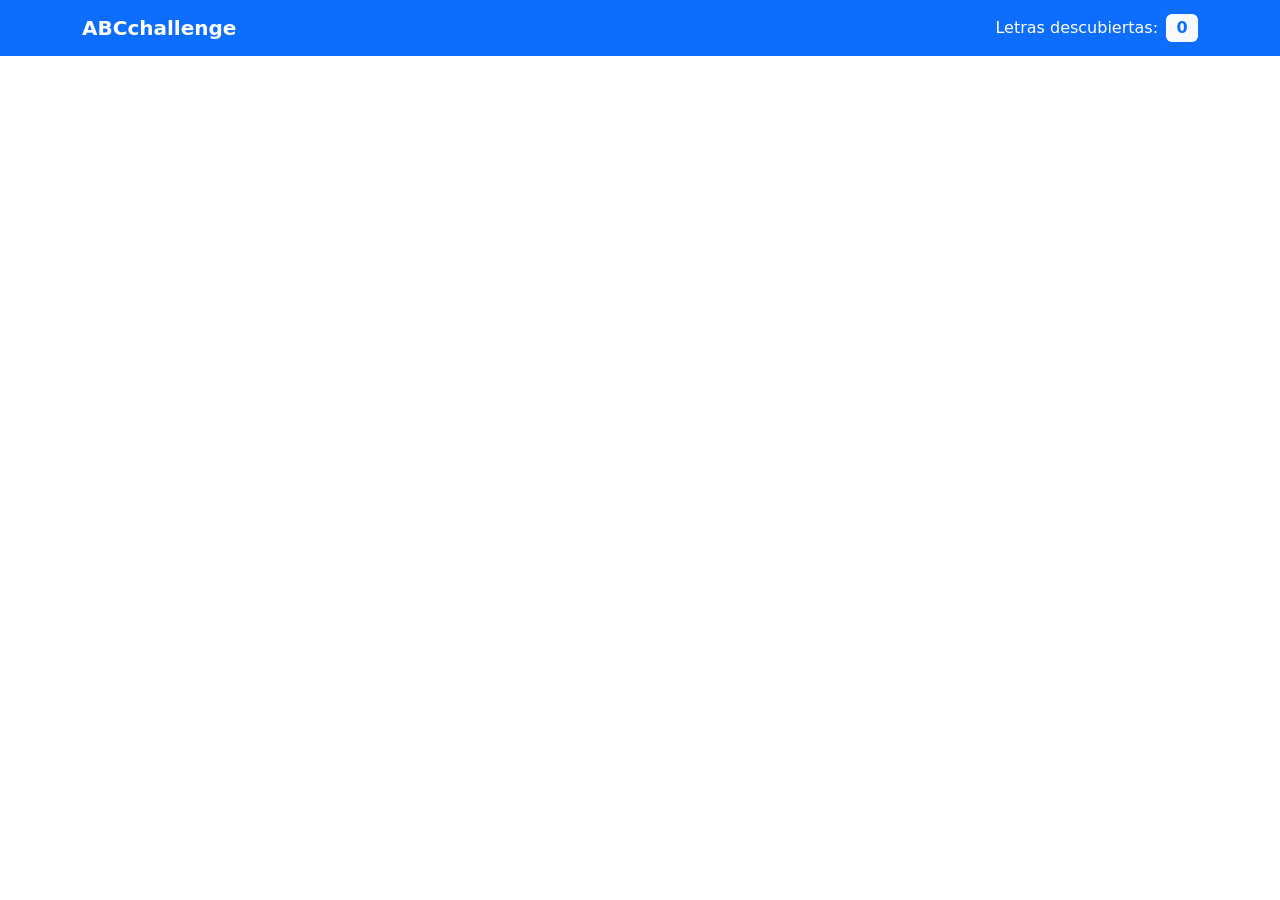
==== index.html @ 584e94b3 "desarollo de base para el navbar, integracion con el index usando fetch" ====
<!doctype html>
<html lang="en">
  <head>
    <meta charset="UTF-8" />
    <meta name="viewport" content="width=device-width, initial-scale=1.0" />
    <title>Document</title>
    <link
      href="https://cdn.jsdelivr.net/npm/bootstrap@5.3.8/dist/css/bootstrap.min.css"
      rel="stylesheet"
      integrity="sha384-sRIl4kxILFvY47J16cr9ZwB07vP4J8+LH7qKQnuqkuIAvNWLzeN8tE5YBujZqJLB"
      crossorigin="anonymous"
    />
  </head>
  <body>
    <!-- navbar-brand -->
    <div id="navbar"></div>

    <script
      src="https://cdn.jsdelivr.net/npm/bootstrap@5.3.8/dist/js/bootstrap.bundle.min.js"
      integrity="sha384-FKyoEForCGlyvwx9Hj09JcYn3nv7wiPVlz7YYwJrWVcXK/BmnVDxM+D2scQbITxI"
      crossorigin="anonymous"
    ></script>

    <!-- llamado al navbar y footer -->
    <script src="script.js"></script>
  </body>
</html>
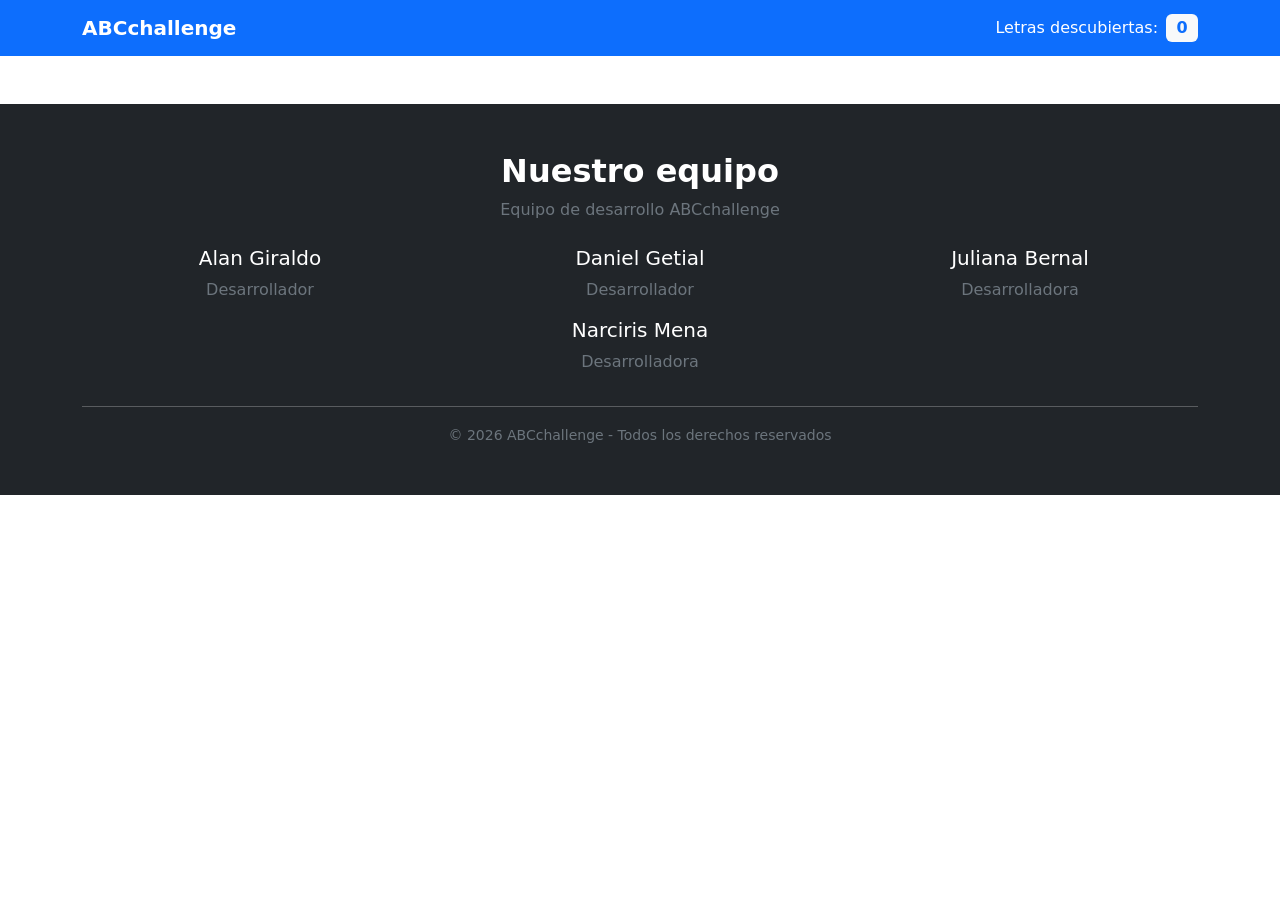
==== commit 0f3c7faf: "Integracion del equipo en el footer y en el index.html" ====
--- a/index.html
+++ b/index.html
@@ -12,8 +12,11 @@
     />
   </head>
   <body>
-    <!-- navbar-brand -->
+    <!-- navbar.html -->
     <div id="navbar"></div>
+
+    <!-- footer.html -->
+    <div id="footer"></div>
 
     <script
       src="https://cdn.jsdelivr.net/npm/bootstrap@5.3.8/dist/js/bootstrap.bundle.min.js"
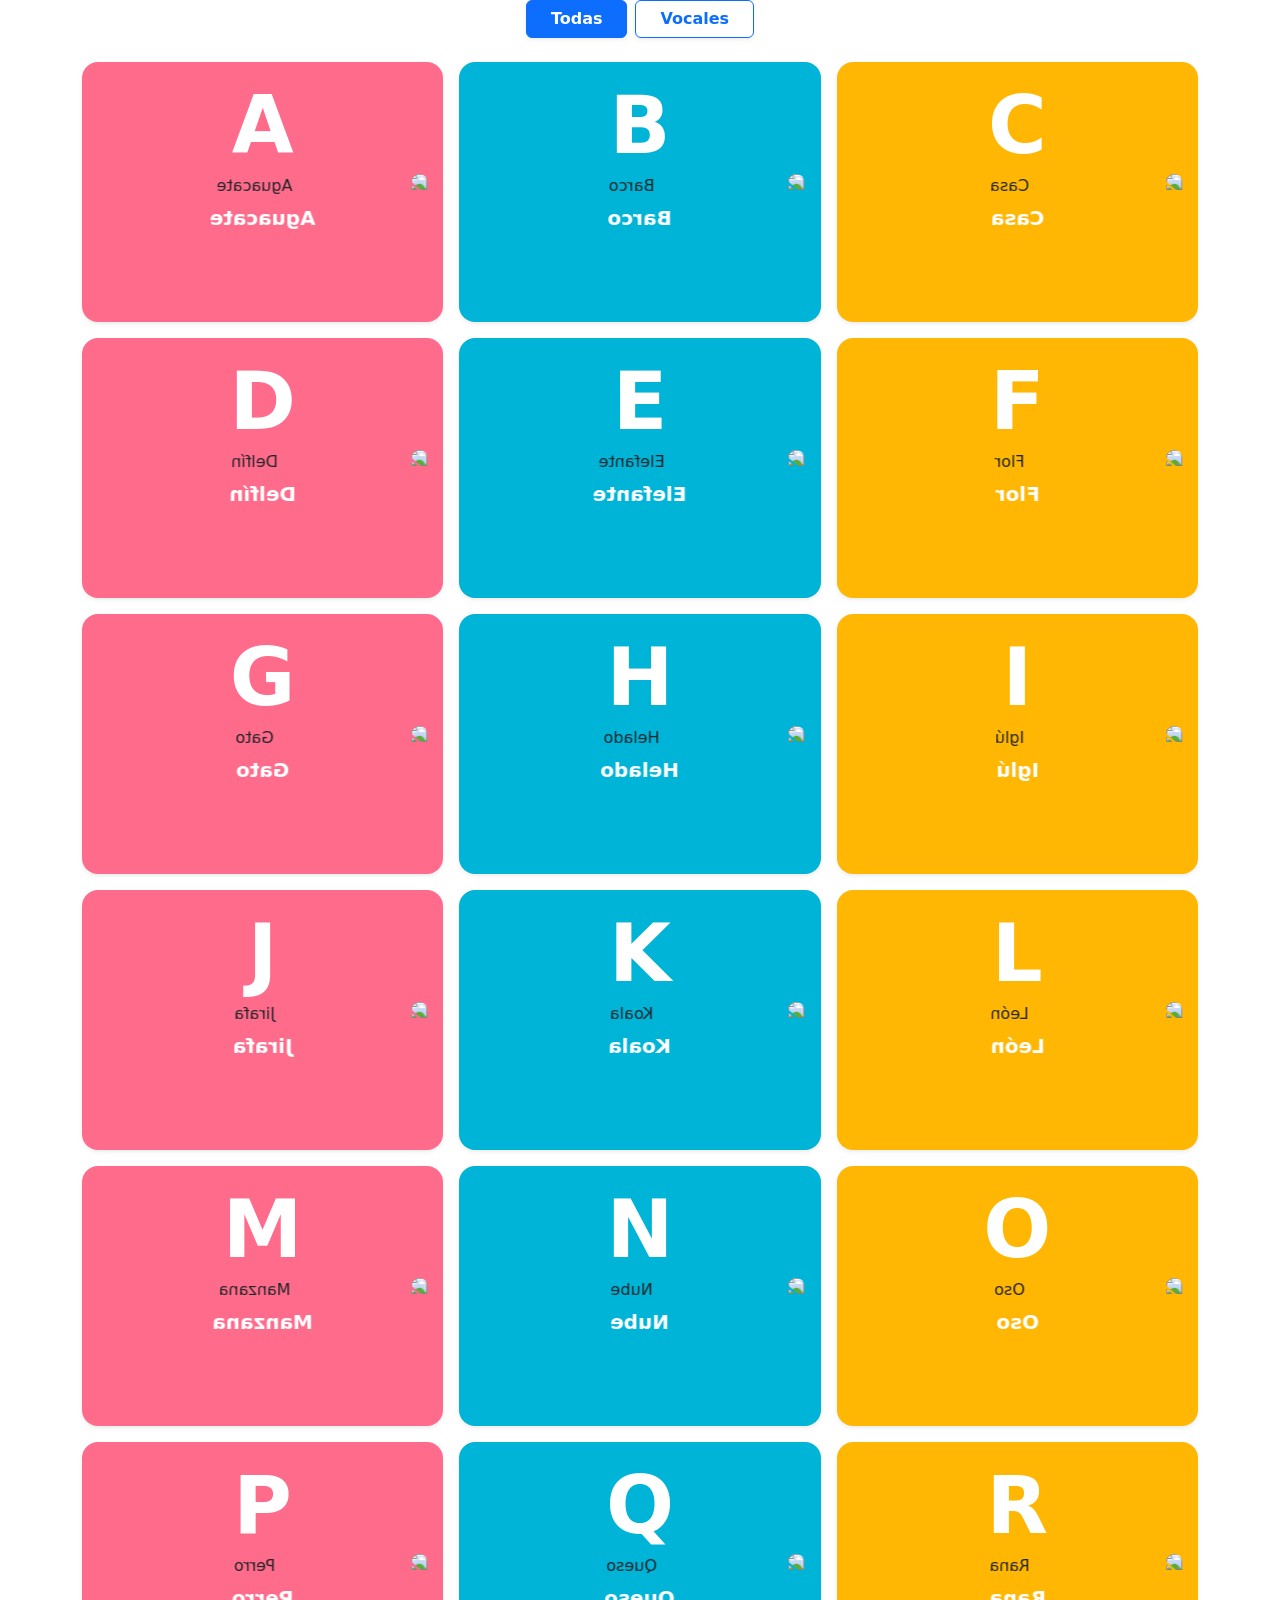
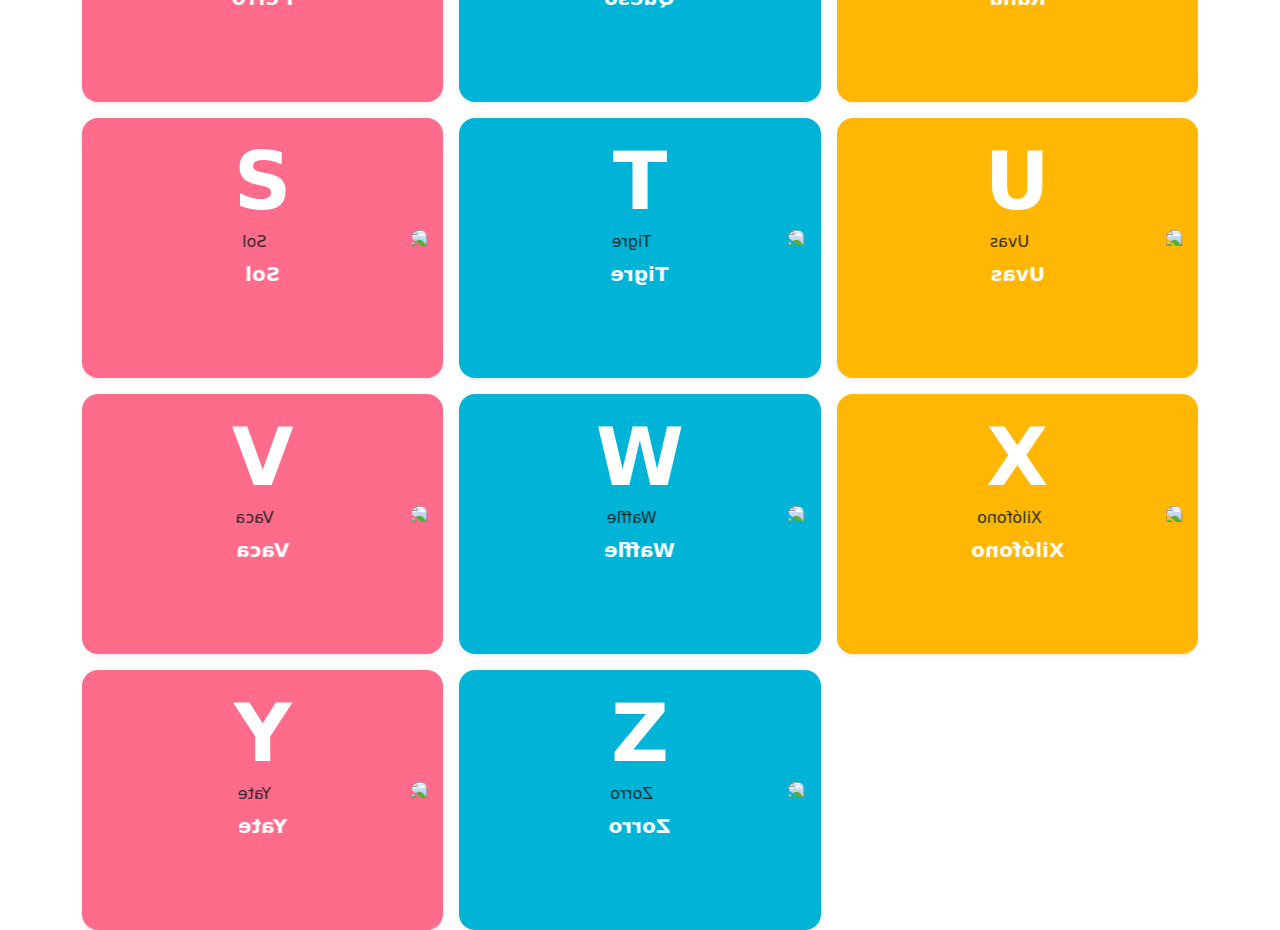
==== commit 02620862: "feat: agregando cards" ====
--- a/index.html
+++ b/index.html
@@ -1,30 +1,24 @@
-<!doctype html>
+<!DOCTYPE html>
 <html lang="en">
-  <head>
-    <meta charset="UTF-8" />
-    <meta name="viewport" content="width=device-width, initial-scale=1.0" />
+<head>
+    <meta charset="UTF-8">
+    <meta name="viewport" content="width=device-width, initial-scale=1.0">
+    <link href="https://cdn.jsdelivr.net/npm/bootstrap@5.3.8/dist/css/bootstrap.min.css" rel="stylesheet" integrity="sha384-sRIl4kxILFvY47J16cr9ZwB07vP4J8+LH7qKQnuqkuIAvNWLzeN8tE5YBujZqJLB" crossorigin="anonymous">
+    <link rel="stylesheet" href="./cards/card-style.css">
     <title>Document</title>
-    <link
-      href="https://cdn.jsdelivr.net/npm/bootstrap@5.3.8/dist/css/bootstrap.min.css"
-      rel="stylesheet"
-      integrity="sha384-sRIl4kxILFvY47J16cr9ZwB07vP4J8+LH7qKQnuqkuIAvNWLzeN8tE5YBujZqJLB"
-      crossorigin="anonymous"
-    />
-  </head>
-  <body>
-    <!-- navbar.html -->
-    <div id="navbar"></div>
-
-    <!-- footer.html -->
-    <div id="footer"></div>
-
-    <script
-      src="https://cdn.jsdelivr.net/npm/bootstrap@5.3.8/dist/js/bootstrap.bundle.min.js"
-      integrity="sha384-FKyoEForCGlyvwx9Hj09JcYn3nv7wiPVlz7YYwJrWVcXK/BmnVDxM+D2scQbITxI"
-      crossorigin="anonymous"
-    ></script>
-
-    <!-- llamado al navbar y footer -->
-    <script src="script.js"></script>
-  </body>
-</html>
+</head>
+<body>
+    <header></header>
+    <main class="container flex-grow-1">
+        <div class="d-flex justify-content-center gap-2 mb-4">
+            <button id="btn-all" class="btn btn-primary px-4 fw-bold shadow-sm" onclick="filter('todas')">Todas</button>
+            <button id="btn-vocals" class="btn btn-outline-primary px-4 fw-bold shadow-sm" onclick="filter('vocales')">Vocales</button>
+        </div>
+            <section class="row g-3" id="galery"></section>
+    </main>
+    <footer></footer>
+    
+    <script src="https://cdn.jsdelivr.net/npm/bootstrap@5.3.8/dist/js/bootstrap.bundle.min.js" integrity="sha384-FKyoEForCGlyvwx9Hj09JcYn3nv7wiPVlz7YYwJrWVcXK/BmnVDxM+D2scQbITxI" crossorigin="anonymous"></script>
+    <script src="./cards/cards.js"></script>
+</body>
+</html>
--- a/cards/card-style.css
+++ b/cards/card-style.css
@@ -0,0 +1,41 @@
+/* Colores de la paleta infantil */
+.bg-pink {
+  background-color: #ff6b8b !important;
+}
+
+.bg-cyan {
+  background-color: #00b4d8 !important;
+}
+
+.bg-yellow {
+  background-color: #ffb703 !important;
+}
+
+/* Tarjeta base con soporte 3D */
+.card-custom {
+  min-height: 260px;
+  position: relative;
+  transform-style: preserve-3d;
+  transition: transform 0.6s cubic-bezier(0.4, 0, 0.2, 1), box-shadow 0.2s ease;
+  cursor: pointer;
+}
+
+.card-custom:hover {
+  transform: translateY(-5px);
+  box-shadow: 0 8px 16px rgba(0,0,0,0.15) !important;
+}
+
+/* Giro cuando tiene la clase .volteada */
+.card-custom.flipped {
+}
+
+/* Configuración de Caras (Frente y Dorso) */
+.card-front, 
+.card-back {
+ 
+}
+
+/* El dorso inicia girado para que quede oculto por defecto */
+.card-back {
+  transform: rotateY(180deg);
+}
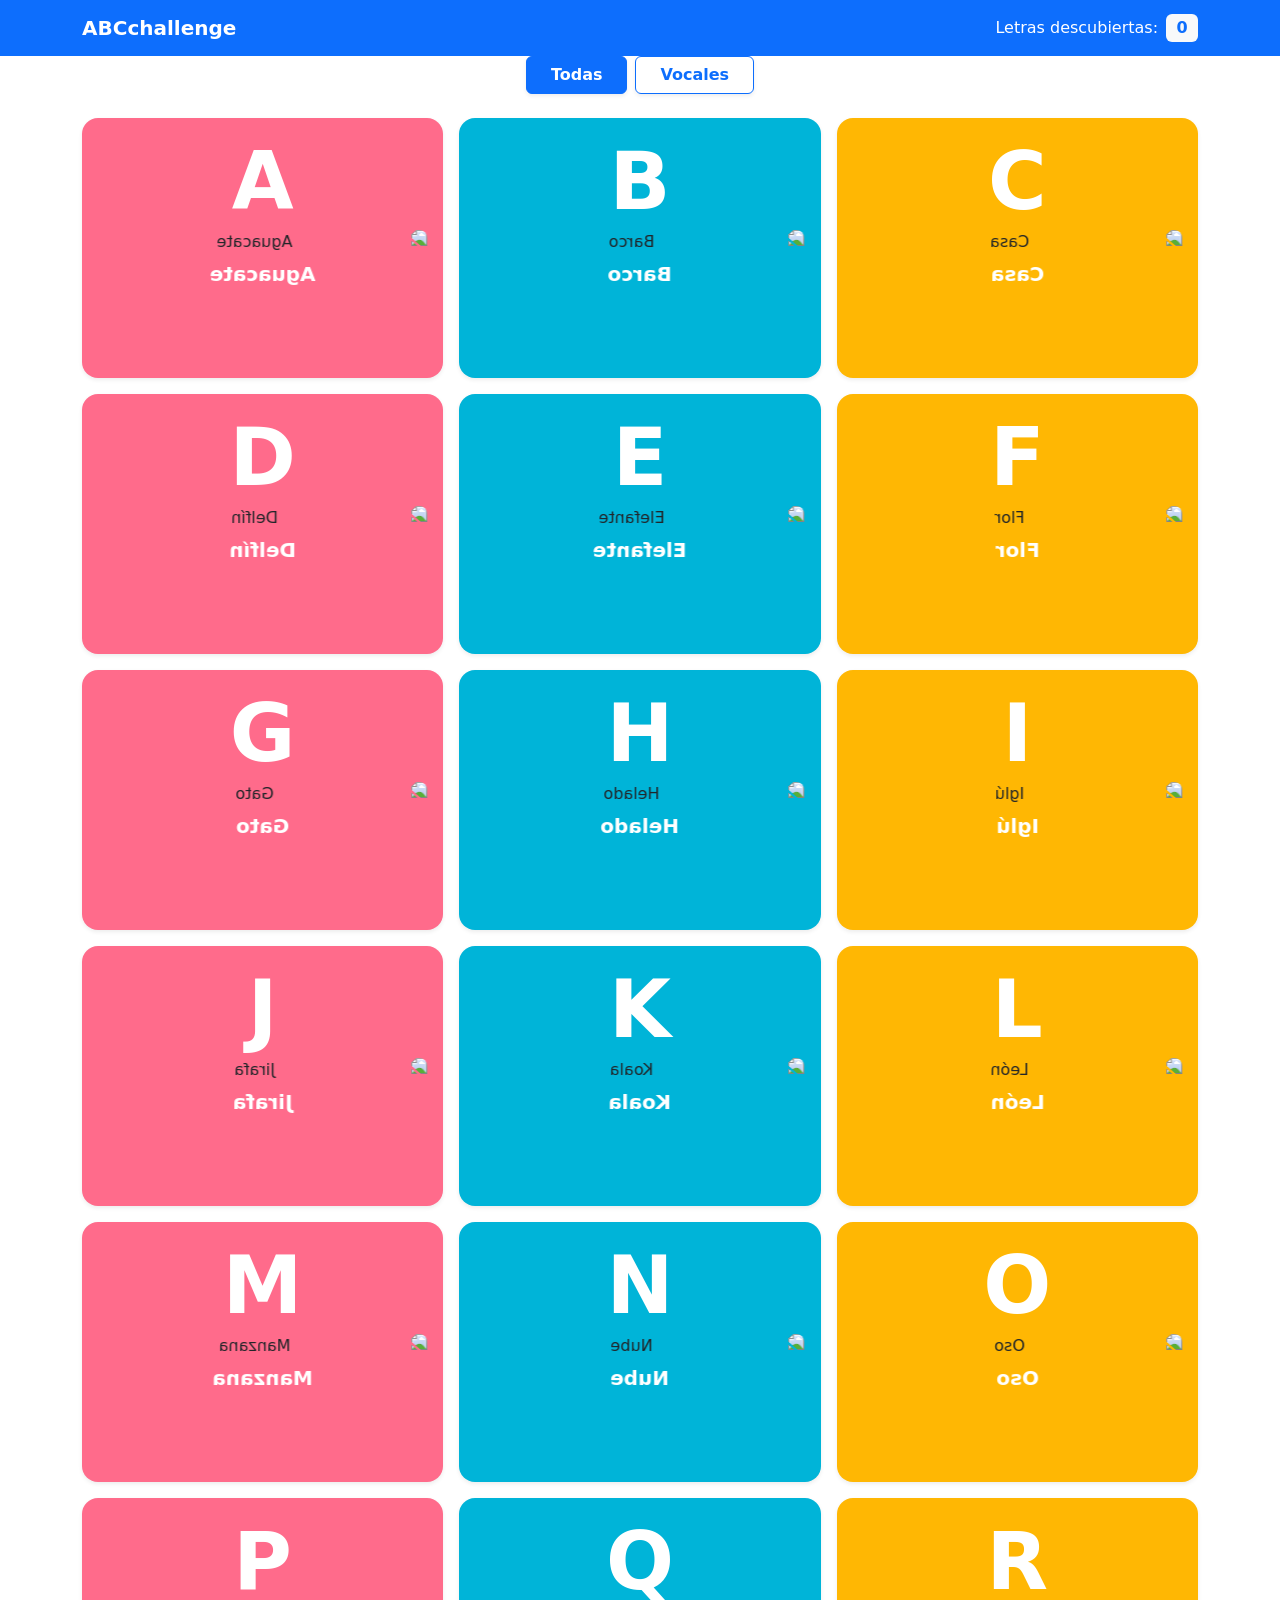
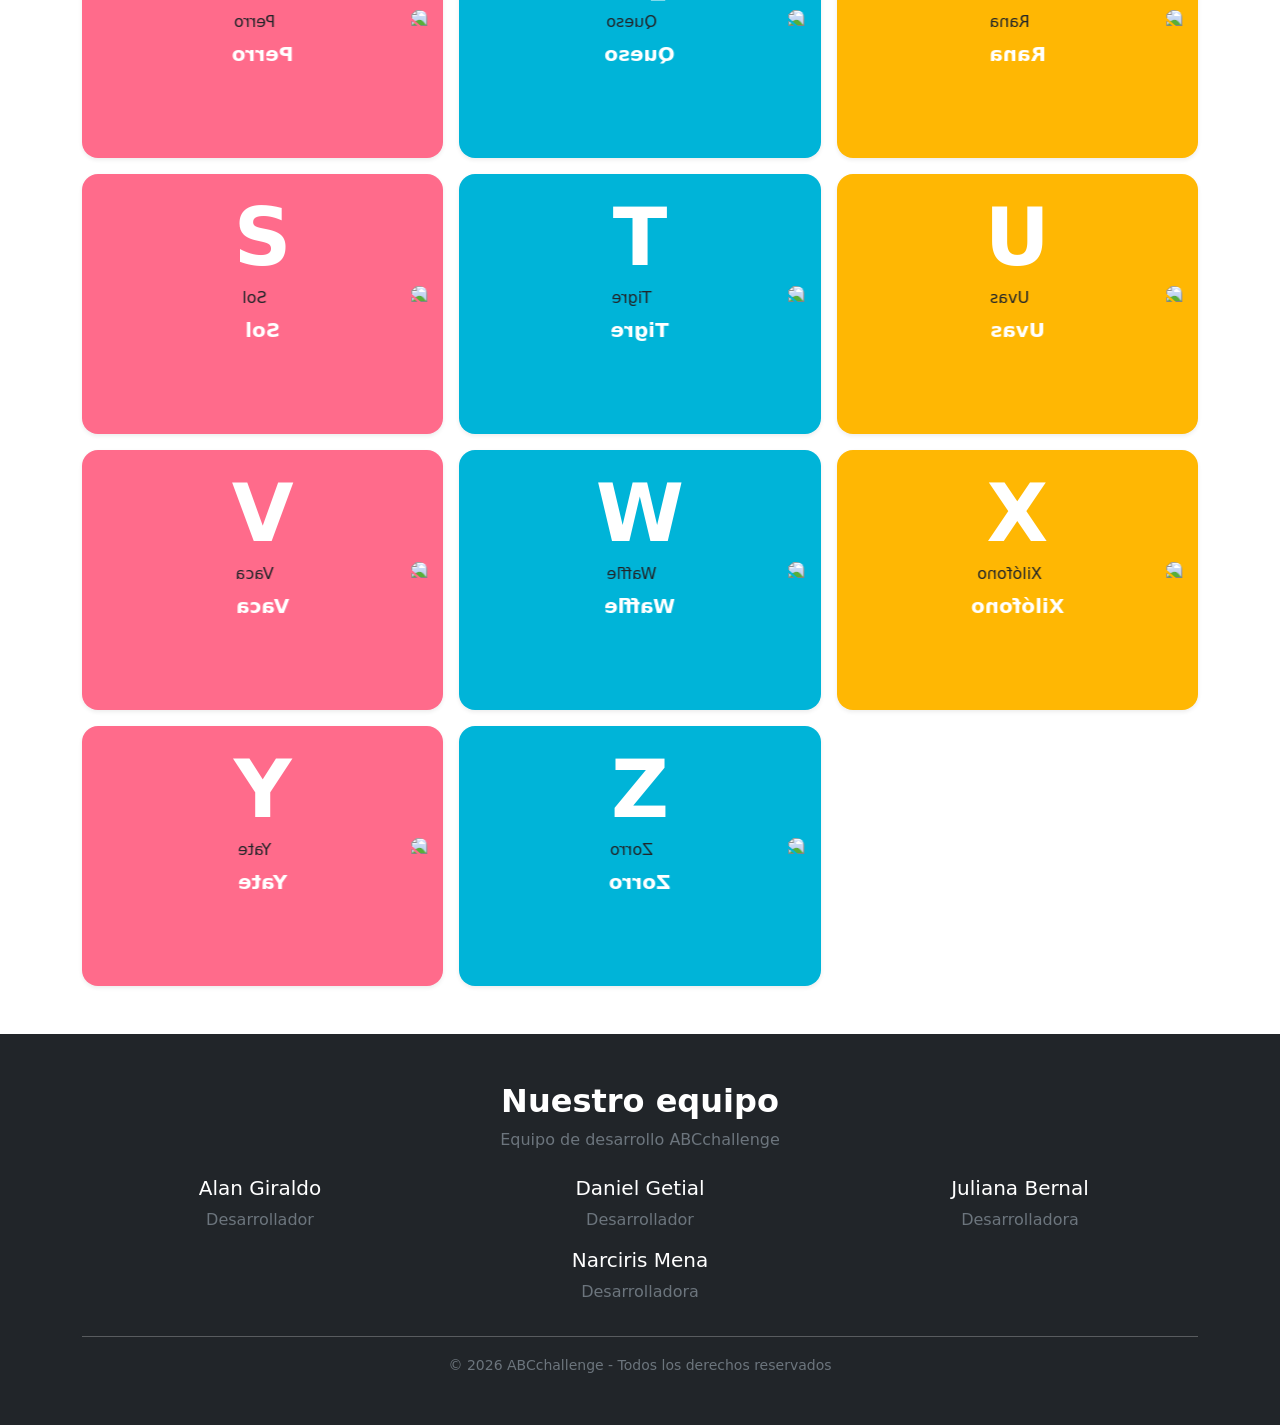
==== commit 6c2db17e: "Merge con la rama main, integrando las cartas con el navbar y el footer" ====
--- a/index.html
+++ b/index.html
@@ -1,24 +1,52 @@
-<!DOCTYPE html>
+<!doctype html>
 <html lang="en">
-<head>
-    <meta charset="UTF-8">
-    <meta name="viewport" content="width=device-width, initial-scale=1.0">
-    <link href="https://cdn.jsdelivr.net/npm/bootstrap@5.3.8/dist/css/bootstrap.min.css" rel="stylesheet" integrity="sha384-sRIl4kxILFvY47J16cr9ZwB07vP4J8+LH7qKQnuqkuIAvNWLzeN8tE5YBujZqJLB" crossorigin="anonymous">
-    <link rel="stylesheet" href="./cards/card-style.css">
+  <head>
+    <meta charset="UTF-8" />
+    <meta name="viewport" content="width=device-width, initial-scale=1.0" />
+    <link
+      href="https://cdn.jsdelivr.net/npm/bootstrap@5.3.8/dist/css/bootstrap.min.css"
+      rel="stylesheet"
+      integrity="sha384-sRIl4kxILFvY47J16cr9ZwB07vP4J8+LH7qKQnuqkuIAvNWLzeN8tE5YBujZqJLB"
+      crossorigin="anonymous"
+    />
+    <link rel="stylesheet" href="./cards/card-style.css" />
     <title>Document</title>
-</head>
-<body>
-    <header></header>
+  </head>
+  <body>
+    <header>
+      <!-- navbar.html -->
+      <div id="navbar"></div>
+    </header>
     <main class="container flex-grow-1">
-        <div class="d-flex justify-content-center gap-2 mb-4">
-            <button id="btn-all" class="btn btn-primary px-4 fw-bold shadow-sm" onclick="filter('todas')">Todas</button>
-            <button id="btn-vocals" class="btn btn-outline-primary px-4 fw-bold shadow-sm" onclick="filter('vocales')">Vocales</button>
-        </div>
-            <section class="row g-3" id="galery"></section>
+      <div class="d-flex justify-content-center gap-2 mb-4">
+        <button
+          id="btn-all"
+          class="btn btn-primary px-4 fw-bold shadow-sm"
+          onclick="filter('todas')"
+        >
+          Todas
+        </button>
+        <button
+          id="btn-vocals"
+          class="btn btn-outline-primary px-4 fw-bold shadow-sm"
+          onclick="filter('vocales')"
+        >
+          Vocales
+        </button>
+      </div>
+      <section class="row g-3" id="galery"></section>
     </main>
-    <footer></footer>
-    
-    <script src="https://cdn.jsdelivr.net/npm/bootstrap@5.3.8/dist/js/bootstrap.bundle.min.js" integrity="sha384-FKyoEForCGlyvwx9Hj09JcYn3nv7wiPVlz7YYwJrWVcXK/BmnVDxM+D2scQbITxI" crossorigin="anonymous"></script>
+    <footer>
+      <!-- footer.html -->
+      <div id="footer"></div>
+    </footer>
+
+    <script
+      src="https://cdn.jsdelivr.net/npm/bootstrap@5.3.8/dist/js/bootstrap.bundle.min.js"
+      integrity="sha384-FKyoEForCGlyvwx9Hj09JcYn3nv7wiPVlz7YYwJrWVcXK/BmnVDxM+D2scQbITxI"
+      crossorigin="anonymous"
+    ></script>
     <script src="./cards/cards.js"></script>
-</body>
-</html>+    <script src="script.js"></script>
+  </body>
+</html>
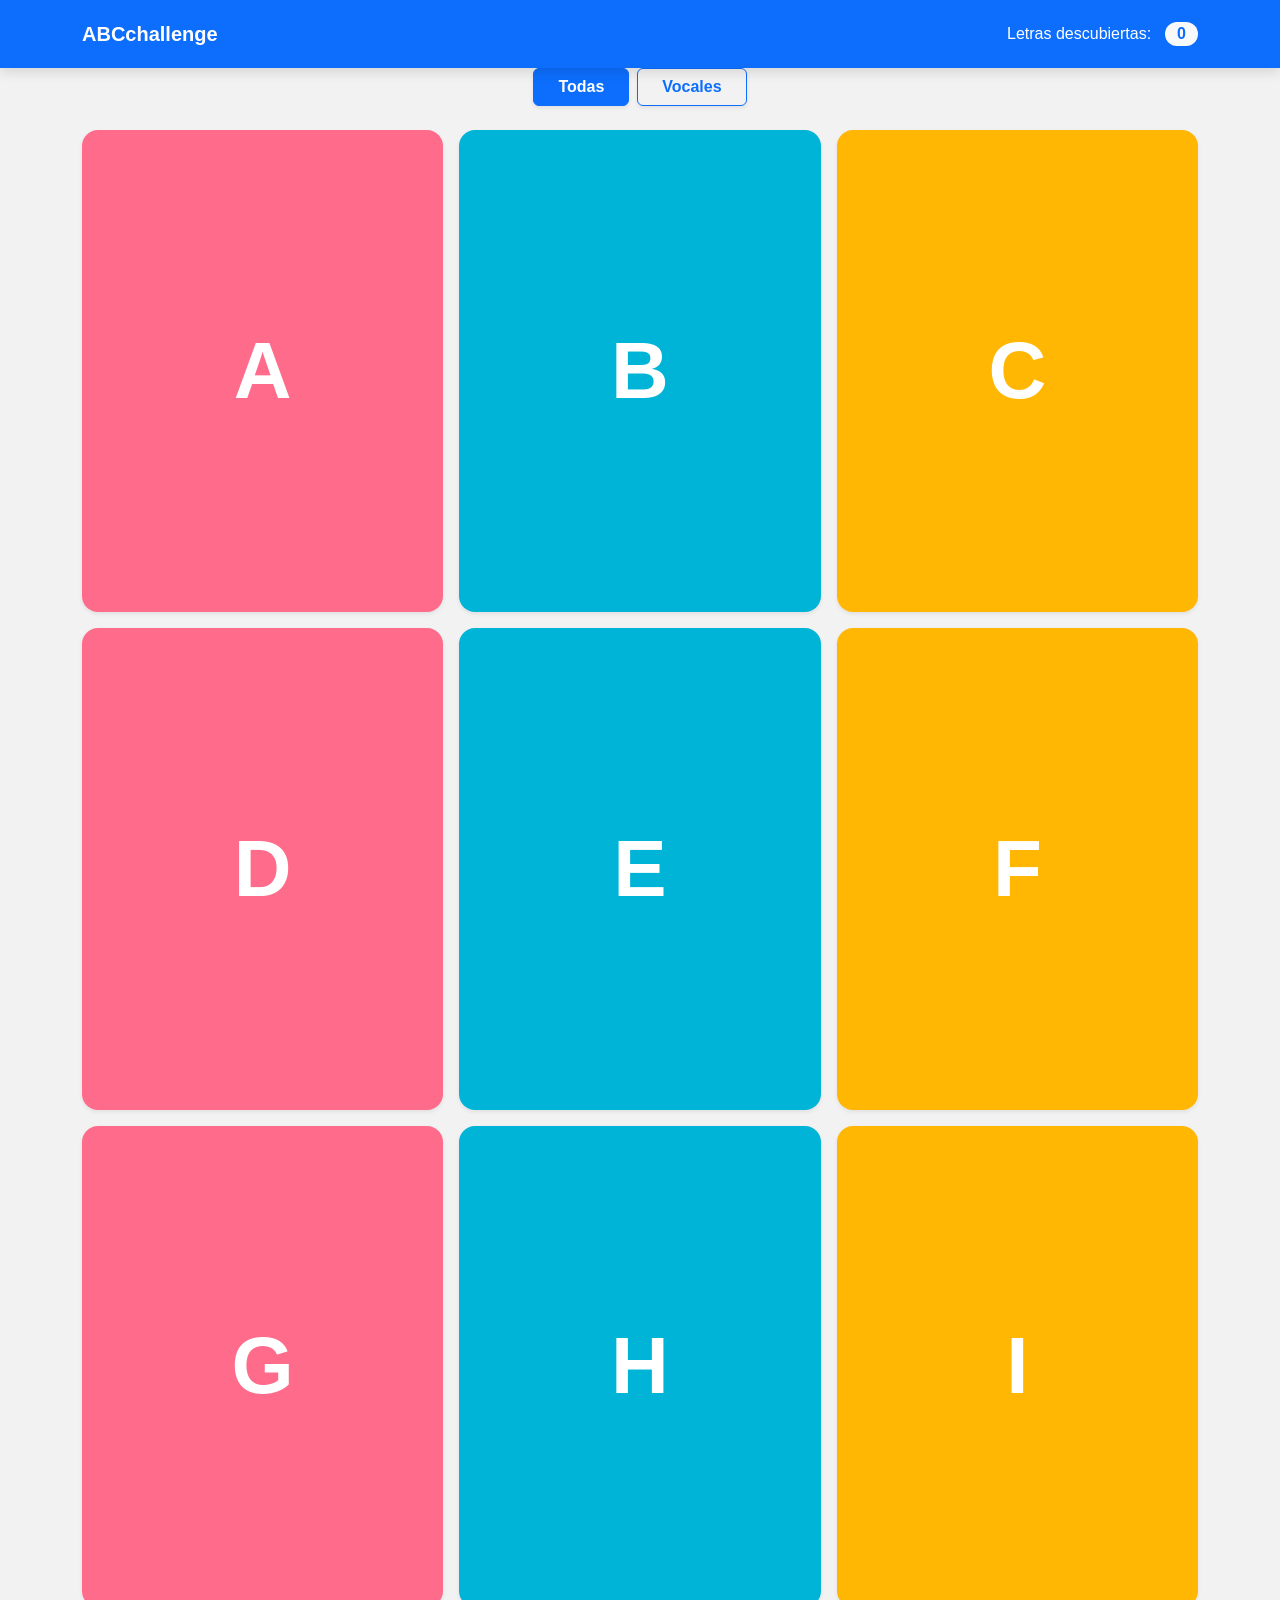
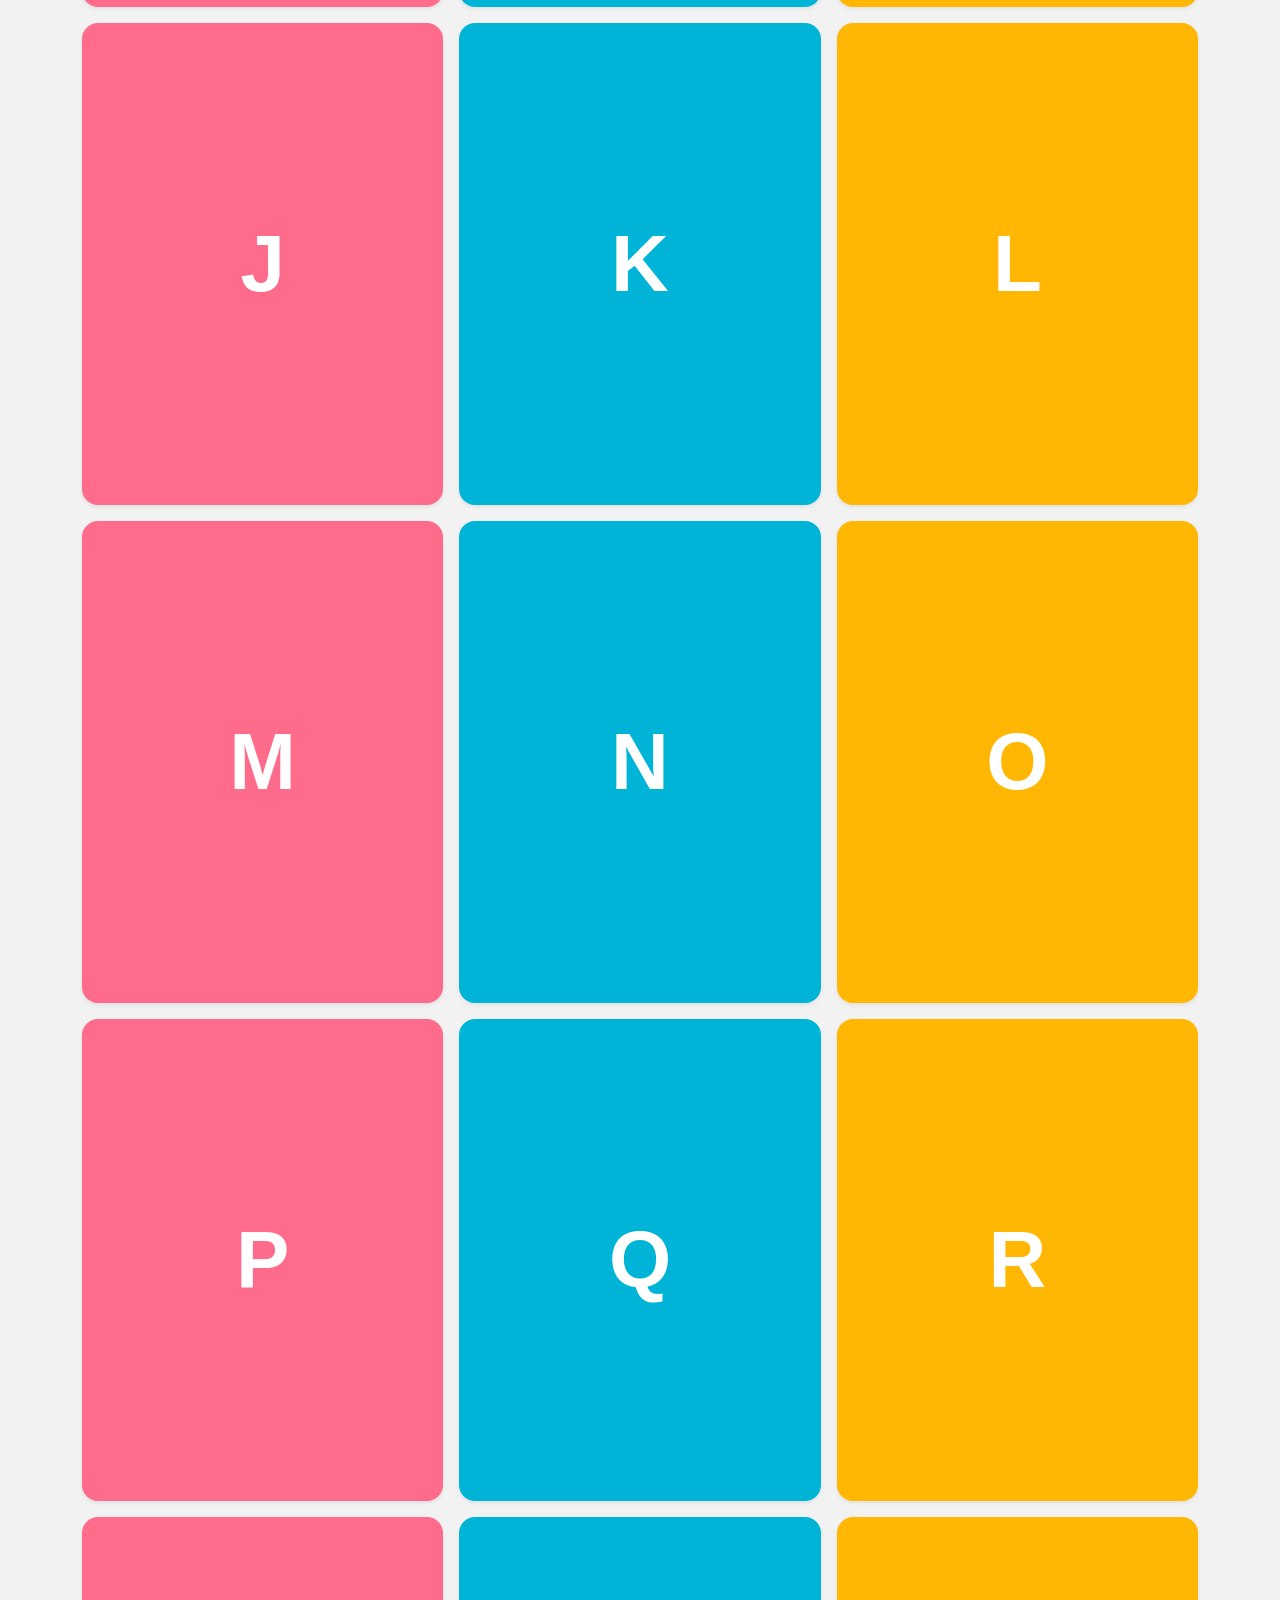
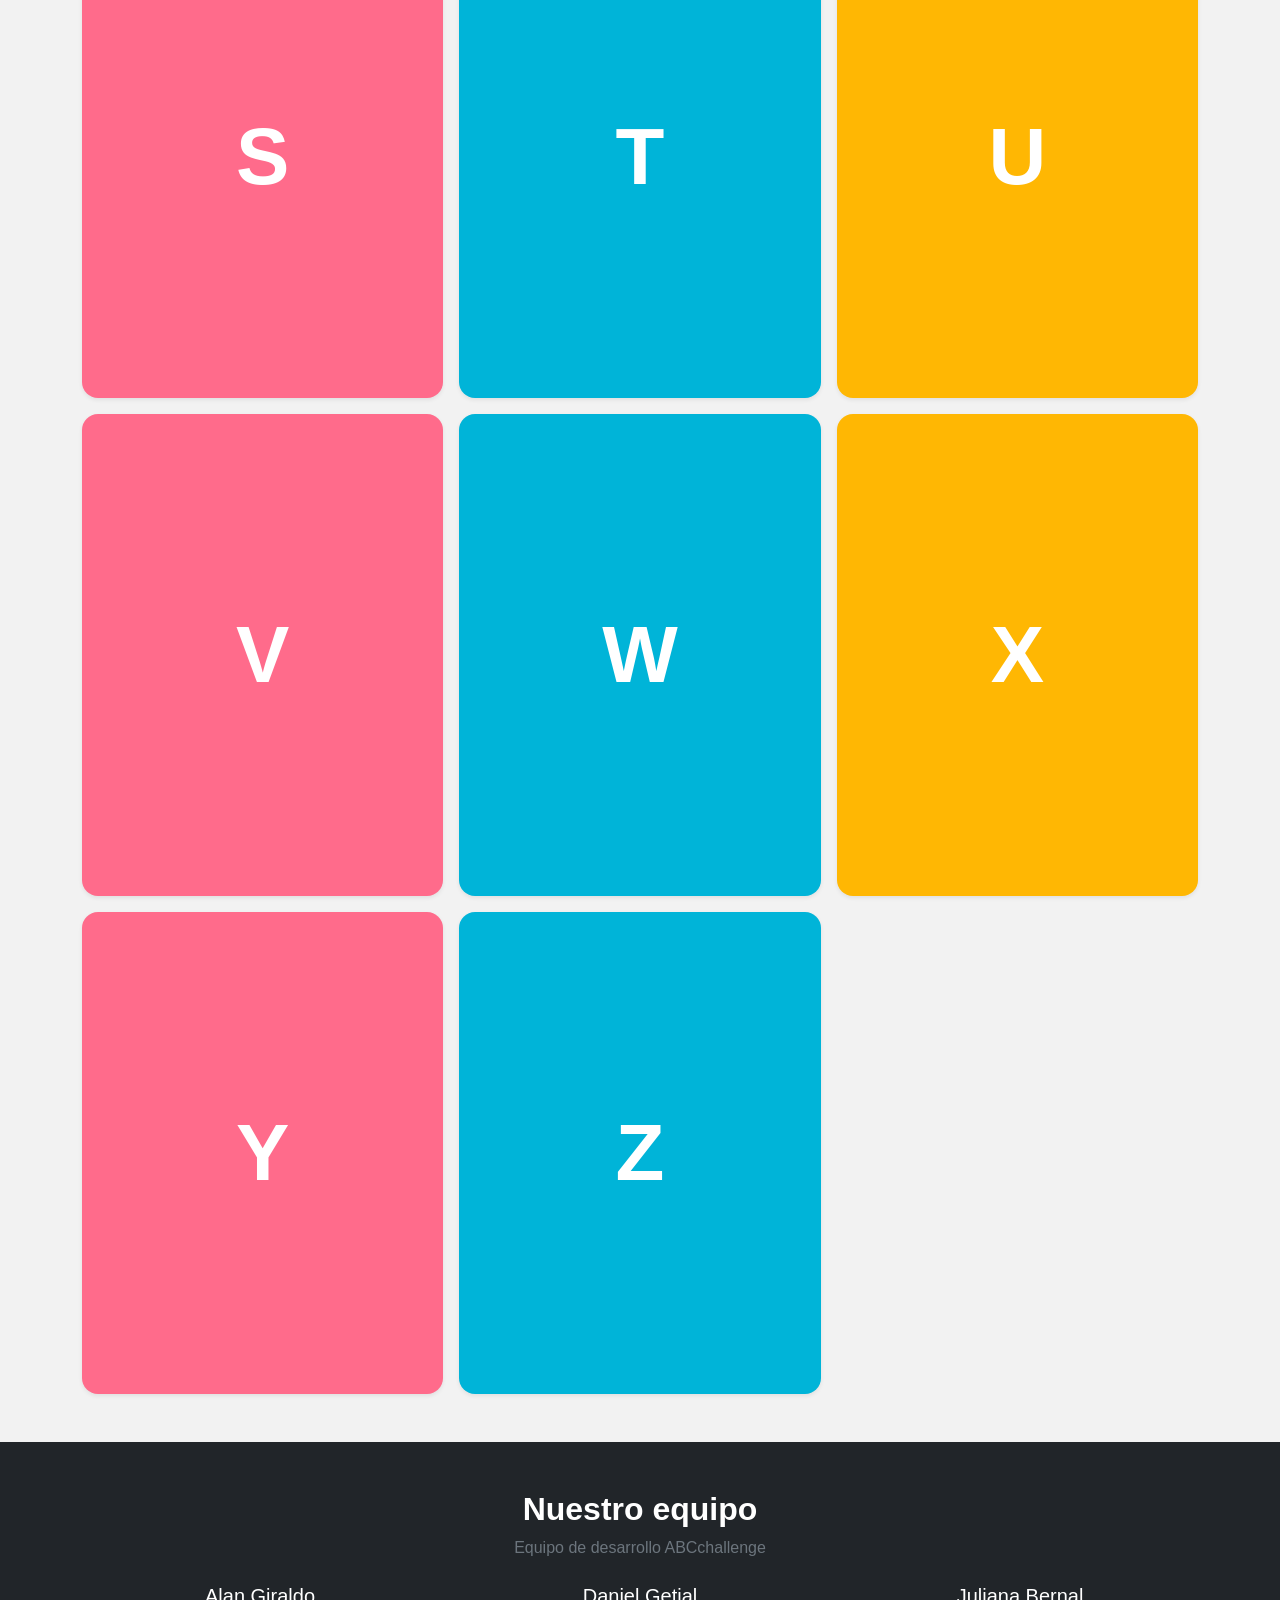
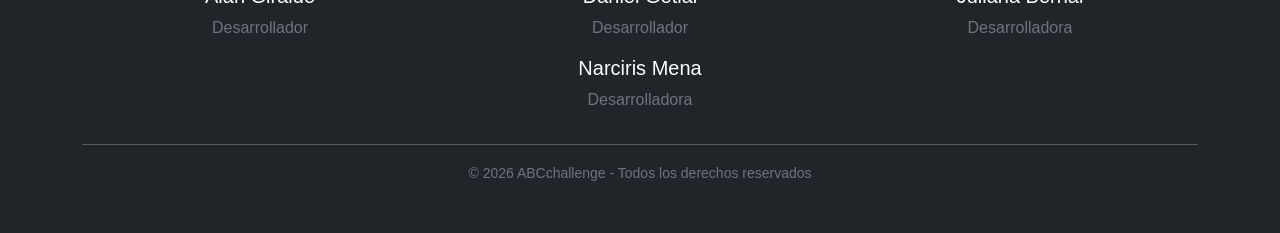
==== commit 347de3f4: "feat: estilos y link a style.css" ====
--- a/index.html
+++ b/index.html
@@ -10,6 +10,8 @@
       crossorigin="anonymous"
     />
     <link rel="stylesheet" href="./cards/card-style.css" />
+    <link rel="stylesheet" href="style.css" />
+
     <title>Document</title>
   </head>
   <body>
--- a/cards/card-style.css
+++ b/cards/card-style.css
@@ -27,12 +27,19 @@
 
 /* Giro cuando tiene la clase .volteada */
 .card-custom.flipped {
+transform: rotateY(180deg) translateY(-5px);
 }
 
 /* Configuración de Caras (Frente y Dorso) */
 .card-front, 
 .card-back {
- 
+position: absolute;
+  top: 0;
+  left: 0;
+  width: 100%;
+  height: 100%;
+  backface-visibility: hidden;
+  border-radius: inherit;
 }
 
 /* El dorso inicia girado para que quede oculto por defecto */
--- a/style.css
+++ b/style.css
@@ -0,0 +1,295 @@
+/* ==========================================================
+   ABC Challenge - style.css
+   Paleta pastel inspirada en el diseño de referencia
+   ========================================================== */
+
+:root {
+  --rosa: #f8a5c2;
+  --azul: #4fb0e0;
+  --amarillo: #ffc95c;
+  --oscuro: #2b2d5b;
+  --blanco: #ffffff;
+  --celeste: #7dd3f5;
+}
+
+* {
+  box-sizing: border-box;
+}
+
+/* ---------- Base ---------- */
+body {
+  margin: 0;
+  font-family: "Nunito", "Segoe UI", Arial, sans-serif;
+  background-color: #f2f2f2;      /* fondo gris */
+  color: var(--oscuro);
+}
+
+/* ---------- Navbar ---------- */
+.navbar {
+  position: sticky;
+  top: 0;
+  z-index: 20;
+  display: flex;
+  justify-content: space-between;
+  align-items: center;
+  padding: 14px 32px;
+  background-color: var(--celeste);
+  color: var(--blanco);
+  box-shadow: 0 4px 12px rgba(0, 0, 0, 0.12);
+}
+
+.navbar h1,
+.navbar .logo {
+  margin: 0;
+  font-size: 1.6rem;
+  letter-spacing: 1px;
+}
+
+#contador {
+  display: inline-block;
+  min-width: 32px;
+  padding: 4px 12px;
+  margin-left: 6px;
+  border-radius: 999px;
+  background-color: var(--amarillo);
+  color: var(--oscuro);
+  font-weight: 800;
+  text-align: center;
+}
+
+/* ---------- Botones de filtro ---------- */
+.filtros {
+  display: flex;
+  justify-content: center;
+  gap: 16px;
+  padding: 32px 20px 8px;
+}
+
+.filtros button,
+.btn-filtro {
+  padding: 12px 28px;
+  border: none;
+  border-radius: 999px;
+  background-color: var(--amarillo);
+  color: var(--oscuro);
+  font-size: 1rem;
+  font-weight: 800;
+  cursor: pointer;
+  box-shadow: 0 4px 10px rgba(0, 0, 0, 0.15);
+  transition: transform 0.2s ease, background-color 0.2s ease;
+}
+
+.filtros button:hover,
+.btn-filtro:hover {
+  transform: translateY(-3px);
+  background-color: var(--rosa);
+}
+
+/* ---------- Galería ---------- */
+.galeria,
+.contenedor {
+  display: grid;
+  grid-template-columns: repeat(4, 1fr);   /* 4 cartas por fila */
+  gap: 32px;
+  padding: 40px 24px 70px;
+  max-width: 1000px;
+  margin: 0 auto;
+}
+
+/* ---------- Tarjetas ---------- */
+.card {
+  position: relative;
+  width: 100%;
+  aspect-ratio: 3 / 4;            /* proporción vertical, se adapta a la columna */
+  cursor: pointer;
+  transform-style: preserve-3d;
+  transition: transform 0.6s ease, filter 0.4s ease, opacity 0.4s ease;
+}
+
+.card-frente,
+.card-dorso {
+  position: absolute;
+  inset: 0;
+  display: flex;
+  flex-direction: column;
+  align-items: center;
+  justify-content: center;
+  padding: 12px;
+  text-align: center;
+  border-radius: 24px;
+  backface-visibility: hidden;
+  -webkit-backface-visibility: hidden;
+  box-shadow: 0 8px 20px rgba(0, 0, 0, 0.18);
+}
+
+/* Frente: colores rotando rosa / azul / amarillo */
+.card-frente {
+  background-color: var(--rosa);
+  color: var(--blanco);
+}
+
+.card:nth-child(3n + 2) .card-frente {
+  background-color: var(--azul);
+}
+
+.card:nth-child(3n) .card-frente {
+  background-color: var(--amarillo);
+  color: var(--oscuro);
+}
+
+.card-frente h1 {
+  margin: 0;
+  font-size: clamp(4rem, 10vw, 7.5rem);
+  line-height: 1;
+}
+
+/* Dorso: gira 180° para quedar oculto al inicio */
+.card-dorso {
+  background-color: var(--blanco);
+  border: 4px solid var(--azul);
+  transform: rotateY(180deg);
+}
+
+.card-dorso img {
+  width: 100%;
+  height: 62%;
+  object-fit: contain;
+  border-radius: 12px;
+}
+
+.card-dorso h3 {
+  margin: 10px 0 0;
+  font-size: 1.1rem;
+}
+
+/* Hover suave solo en tarjetas sin voltear */
+.card:not(.volteada):hover {
+  transform: translateY(-6px);
+}
+
+/* ---------- Efecto flip + zoom ---------- */
+.card.volteada {
+  transform: rotateY(180deg) scale(1.3);
+  z-index: 10;
+}
+
+/* ---------- Efecto blur en las demás ---------- */
+/* Si hay alguna tarjeta volteada, las otras se desenfocan */
+body:has(.card.volteada) .card:not(.volteada) {
+  filter: blur(5px);
+  opacity: 0.6;
+  pointer-events: none;
+}
+
+/* ---------- Sección del equipo ---------- */
+.equipo {
+  padding: 50px 24px 70px;
+  text-align: center;
+  background-color: var(--celeste);
+  color: var(--blanco);
+}
+
+.equipo h2 {
+  margin-top: 0;
+  font-size: 2rem;
+}
+
+.equipo ul {
+  display: flex;
+  flex-wrap: wrap;
+  justify-content: center;
+  gap: 16px;
+  margin: 24px 0 0;
+  padding: 0;
+  list-style: none;
+}
+
+.equipo li {
+  padding: 12px 24px;
+  border-radius: 999px;
+  background-color: var(--rosa);
+  color: var(--oscuro);
+  font-weight: 800;
+}
+
+.equipo li:nth-child(3n + 2) {
+  background-color: var(--blanco);
+}
+
+.equipo li:nth-child(3n) {
+  background-color: var(--amarillo);
+}
+
+/* ---------- Requisitos de la rúbrica (Tarea 2) ---------- */
+h3 {
+  color: green;                   /* todos los h3 verdes */
+}
+
+.azul {
+  color: blue;                    /* clase para aplicar azul a tres h3 */
+}
+
+#rojo {
+  color: red;                     /* un h3 en rojo */
+}
+
+/* ---------- Responsive ---------- */
+@media (max-width: 768px) {
+  .navbar {
+    padding: 12px 16px;
+  }
+
+  .navbar h1,
+  .navbar .logo {
+    font-size: 1.2rem;
+  }
+
+  .galeria,
+  .contenedor {
+    gap: 16px;
+    padding: 24px 14px 50px;
+  }
+
+  .card-dorso h3 {
+    font-size: 0.85rem;
+  }
+
+  .card.volteada {
+    transform: rotateY(180deg) scale(1.2);
+  }
+}
+
+/* En celulares pequeños: 2 cartas por fila */
+@media (max-width: 480px) {
+  .galeria,
+  .contenedor {
+    grid-template-columns: repeat(2, 1fr);
+  }
+}
+
+/* caras de la carta */
+.card-front,
+.card-back {
+  position: absolute;
+  inset: 0;
+  padding: 1rem;
+  backface-visibility: hidden;
+  -webkit-backface-visibility: hidden;
+}
+
+.card-custom {
+  transition: transform 0.6s cubic-bezier(0.4, 0, 0.2, 1), box-shadow 0.2s ease, filter 0.3s ease;
+}
+
+/* carta volteada: gira y hace zoom */
+.card-custom.flipped {
+  transform: rotateY(180deg) scale(1.3);
+  z-index: 10;
+  box-shadow: 0 16px 32px rgba(0, 0, 0, 0.3) !important;
+}
+
+/* las demás se desenfocan mientras haya una volteada */
+#galery:has(.flipped) .card-custom:not(.flipped) {
+  filter: blur(4px);
+  opacity: 0.7;
+}
